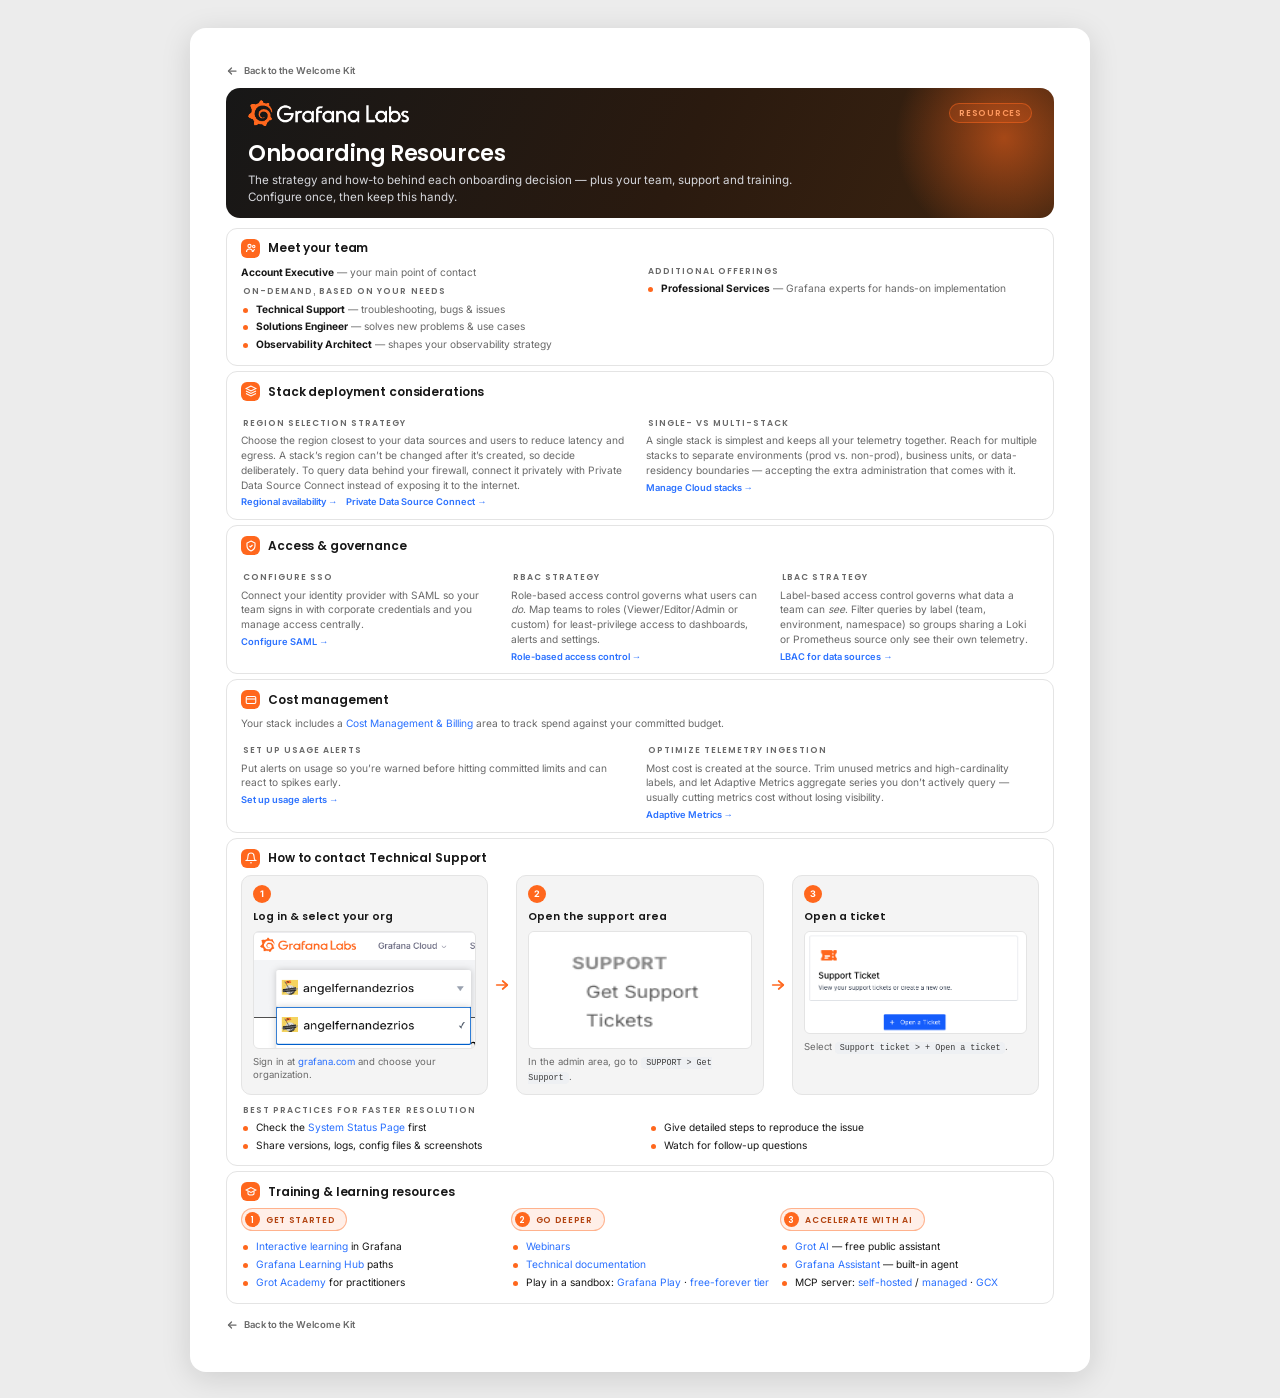
==== resources/index.html @ 3fbeb2c8 "Restructure into decision-led Welcome Kit + how-to Resources" ====
<!DOCTYPE html>
<html lang="en">
<head>
<meta charset="utf-8">
<meta name="viewport" content="width=device-width, initial-scale=1">
<title>Grafana Cloud — Onboarding Resources</title>
<link rel="stylesheet" href="../assets/styles.css">
</head>
<body>

  <a class="backlink" href="../"><svg viewBox="0 0 24 24" fill="none" stroke="currentColor" stroke-width="2.5" stroke-linecap="round" stroke-linejoin="round"><path d="M20 12H5"/><path d="M11 6l-6 6 6 6"/></svg>Back to the Welcome Kit</a>

  <!-- HERO -->
  <div class="hero">
    <div class="hero-top">
      <img class="brand-logo" src="../grafana-labs-logo-white.png" alt="Grafana Labs">
      <span class="brand-tier">Resources</span>
    </div>
    <h1>Onboarding <span>Resources</span></h1>
    <p>The strategy and how-to behind each onboarding decision — plus your team, support and training. Configure once, then keep this handy.</p>
  </div>

  <!-- MEET YOUR TEAM -->
  <div class="card" id="team" style="margin-bottom:5px;">
    <h2><span class="ic"><svg viewBox="0 0 24 24" fill="none" stroke="#fff" stroke-width="2.2"><circle cx="9" cy="8" r="3.2"/><path d="M3 20c0-3.3 2.7-6 6-6s6 2.7 6 6"/><circle cx="17.5" cy="9" r="2.4"/><path d="M16 20c0-2.6 1.4-4.6 4-5"/></svg></span>Meet your team</h2>
    <div class="grid cols-2">
      <div>
        <div class="team-role">
          <span class="r-title">Account Executive</span> <span class="r-desc">— your main point of contact</span>
        </div>
        <div class="section-label" style="margin-top:4px;">On-demand, based on your needs</div>
        <ul>
          <li><strong>Technical Support</strong> <span class="sub">— troubleshooting, bugs &amp; issues</span></li>
          <li><strong>Solutions Engineer</strong> <span class="sub">— solves new problems &amp; use cases</span></li>
          <li><strong>Observability Architect</strong> <span class="sub">— shapes your observability strategy</span></li>
        </ul>
      </div>
      <div>
        <div class="section-label" style="margin-top:0;">Additional offerings</div>
        <ul>
          <li><strong>Professional Services</strong> <span class="sub">— Grafana experts for hands-on implementation</span></li>
        </ul>
      </div>
    </div>
  </div>

  <!-- STACK DEPLOYMENT CONSIDERATIONS -->
  <div class="card" id="stack" style="margin-bottom:5px;">
    <h2><span class="ic"><svg viewBox="0 0 24 24" fill="none" stroke="#fff" stroke-width="2.2"><path d="M12 2L2 7l10 5 10-5-10-5z"/><path d="M2 12l10 5 10-5"/><path d="M2 17l10 5 10-5"/></svg></span>Stack deployment considerations</h2>
    <div class="grid cols-2">
      <div>
        <div class="section-label">Region selection strategy</div>
        <p class="sub" style="margin:0;">Choose the region closest to your data sources and users to reduce latency and egress. A stack’s region can’t be changed after it’s created, so decide deliberately. To query data behind your firewall, connect it privately with Private Data Source Connect instead of exposing it to the internet.</p>
        <a class="learn" href="https://grafana.com/docs/grafana-cloud/security-and-account-management/regional-availability/">Regional availability →</a> &nbsp;
        <a class="learn" href="https://grafana.com/docs/grafana-cloud/connect-externally-hosted/private-data-source-connect/">Private Data Source Connect →</a>
      </div>
      <div>
        <div class="section-label">Single- vs multi-stack</div>
        <p class="sub" style="margin:0;">A single stack is simplest and keeps all your telemetry together. Reach for multiple stacks to separate environments (prod vs. non-prod), business units, or data-residency boundaries — accepting the extra administration that comes with it.</p>
        <a class="learn" href="https://grafana.com/docs/grafana-cloud/security-and-account-management/cloud-stacks/create-update-stacks">Manage Cloud stacks →</a>
      </div>
    </div>
  </div>

  <!-- ACCESS & GOVERNANCE -->
  <div class="card" id="access" style="margin-bottom:5px;">
    <h2><span class="ic"><svg viewBox="0 0 24 24" fill="none" stroke="#fff" stroke-width="2.2"><path d="M12 2l8 4v6c0 5-3.5 8-8 10-4.5-2-8-5-8-10V6z"/><path d="M9 12l2 2 4-4"/></svg></span>Access &amp; governance</h2>
    <div class="grid cols-3">
      <div>
        <div class="section-label">Configure SSO</div>
        <p class="sub" style="margin:0;">Connect your identity provider with SAML so your team signs in with corporate credentials and you manage access centrally.</p>
        <a class="learn" href="https://grafana.com/docs/grafana/latest/setup-grafana/configure-access/configure-authentication/saml/">Configure SAML →</a>
      </div>
      <div>
        <div class="section-label">RBAC strategy</div>
        <p class="sub" style="margin:0;">Role-based access control governs what users can <em>do</em>. Map teams to roles (Viewer/Editor/Admin or custom) for least-privilege access to dashboards, alerts and settings.</p>
        <a class="learn" href="https://grafana.com/docs/grafana/latest/administration/roles-and-permissions/access-control/">Role-based access control →</a>
      </div>
      <div>
        <div class="section-label">LBAC strategy</div>
        <p class="sub" style="margin:0;">Label-based access control governs what data a team can <em>see</em>. Filter queries by label (team, environment, namespace) so groups sharing a Loki or Prometheus source only see their own telemetry.</p>
        <a class="learn" href="https://grafana.com/docs/grafana/latest/administration/data-source-management/teamlbac/">LBAC for data sources →</a>
      </div>
    </div>
  </div>

  <!-- COST MANAGEMENT -->
  <div class="card" id="cost" style="margin-bottom:5px;">
    <h2><span class="ic"><svg viewBox="0 0 24 24" fill="none" stroke="#fff" stroke-width="2.2"><rect x="2.5" y="5" width="19" height="14" rx="2.5"/><path d="M2.5 10h19"/></svg></span>Cost management</h2>
    <p class="sub" style="margin:0 0 4px;">Your stack includes a <a href="https://grafana.com/docs/grafana-cloud/cost-management-and-billing/">Cost Management &amp; Billing</a> area to track spend against your committed budget.</p>
    <div class="grid cols-2">
      <div>
        <div class="section-label">Set up usage alerts</div>
        <p class="sub" style="margin:0;">Put alerts on usage so you’re warned before hitting committed limits and can react to spikes early.</p>
        <a class="learn" href="https://grafana.com/docs/grafana-cloud/cost-management-and-billing/set-up/set-up-usage-alerts/">Set up usage alerts →</a>
      </div>
      <div>
        <div class="section-label">Optimize telemetry ingestion</div>
        <p class="sub" style="margin:0;">Most cost is created at the source. Trim unused metrics and high-cardinality labels, and let Adaptive Metrics aggregate series you don’t actively query — usually cutting metrics cost without losing visibility.</p>
        <a class="learn" href="https://grafana.com/docs/grafana-cloud/cost-management-and-billing/reduce-costs/metrics-costs/control-metrics-usage-via-adaptive-metrics/">Adaptive Metrics →</a>
      </div>
    </div>
  </div>

  <!-- SUPPORT -->
  <div class="card" id="support" style="margin-bottom:5px;">
    <h2><span class="ic"><svg viewBox="0 0 24 24" fill="none" stroke="#fff" stroke-width="2.2"><path d="M18 8A6 6 0 006 8c0 7-3 9-3 9h18s-3-2-3-9"/><path d="M10.5 21a2 2 0 003 0"/></svg></span>How to contact Technical Support</h2>
    <div class="flow">
      <div class="flow-box">
        <div class="flow-num">1</div>
        <div class="flow-title">Log in &amp; select your org</div>
        <img class="step-img" src="../images/support-1.png" alt="Select your organization from the dropdown">
        <div class="flow-desc">Sign in at <a href="https://grafana.com">grafana.com</a> and choose your organization.</div>
      </div>
      <div class="flow-arrow"><svg viewBox="0 0 24 24" fill="none" stroke="currentColor" stroke-width="2.5" stroke-linecap="round" stroke-linejoin="round"><path d="M4 12h15"/><path d="M13 6l7 6-7 6"/></svg></div>
      <div class="flow-box">
        <div class="flow-num">2</div>
        <div class="flow-title">Open the support area</div>
        <img class="step-img" src="../images/support-2.png" alt="Support &gt; Get Support menu">
        <div class="flow-desc">In the admin area, go to <code>SUPPORT &gt; Get Support</code>.</div>
      </div>
      <div class="flow-arrow"><svg viewBox="0 0 24 24" fill="none" stroke="currentColor" stroke-width="2.5" stroke-linecap="round" stroke-linejoin="round"><path d="M4 12h15"/><path d="M13 6l7 6-7 6"/></svg></div>
      <div class="flow-box">
        <div class="flow-num">3</div>
        <div class="flow-title">Open a ticket</div>
        <img class="step-img" src="../images/support-3.png" alt="Open a ticket">
        <div class="flow-desc">Select <code>Support ticket &gt; + Open a ticket</code>.</div>
      </div>
    </div>
    <div class="section-label">Best practices for faster resolution</div>
    <ul class="two-col-list">
      <li>Check the <a href="https://status.grafana.com/">System Status Page</a> first</li>
      <li>Share versions, logs, config files &amp; screenshots</li>
      <li>Give detailed steps to reproduce the issue</li>
      <li>Watch for follow-up questions</li>
    </ul>
  </div>

  <!-- TRAINING -->
  <div class="card" id="training">
    <h2><span class="ic"><svg viewBox="0 0 24 24" fill="none" stroke="#fff" stroke-width="2.2"><path d="M12 3L2 8l10 5 10-5-10-5z"/><path d="M6 10.5V15c0 1.5 3 3 6 3s6-1.5 6-3v-4.5"/></svg></span>Training &amp; learning resources</h2>
    <div class="grid cols-3">
      <div>
        <div class="stage-badge"><span class="stage-num">1</span>Get started</div>
        <ul>
          <li><a href="https://grafana.com/whats-new/2025-11-18-interactive-learning-in-grafana/">Interactive learning</a> in Grafana</li>
          <li><a href="https://grafana.com/docs/learning-hub/">Grafana Learning Hub</a> paths</li>
          <li><a href="https://learn.grafana.com/">Grot Academy</a> for practitioners</li>
        </ul>
      </div>
      <div>
        <div class="stage-badge"><span class="stage-num">2</span>Go deeper</div>
        <ul>
          <li><a href="https://grafana.com/videos">Webinars</a></li>
          <li><a href="https://grafana.com/docs/">Technical documentation</a></li>
          <li>Play in a sandbox: <a href="https://play.grafana.org">Grafana Play</a> · <a href="https://grafana.com/products/cloud/free-tier/">free-forever tier</a></li>
        </ul>
      </div>
      <div>
        <div class="stage-badge"><span class="stage-num">3</span>Accelerate with AI</div>
        <ul>
          <li><a href="https://grafana.com/grot/">Grot AI</a> — free public assistant</li>
          <li><a href="https://grafana.com/docs/grafana-cloud/machine-learning/assistant/">Grafana Assistant</a> — built-in agent</li>
          <li>MCP server: <a href="https://grafana.com/docs/grafana/latest/developer-resources/mcp/">self-hosted</a> / <a href="https://grafana.com/docs/grafana-cloud/machine-learning/assistant/configure/cloud-mcp/">managed</a> · <a href="https://grafana.com/docs/grafana/latest/as-code/observability-as-code/grafana-cli/gcx/">GCX</a></li>
        </ul>
      </div>
    </div>
  </div>

  <div class="pagenav">
    <a class="backlink" href="../"><svg viewBox="0 0 24 24" fill="none" stroke="currentColor" stroke-width="2.5" stroke-linecap="round" stroke-linejoin="round"><path d="M20 12H5"/><path d="M11 6l-6 6 6 6"/></svg>Back to the Welcome Kit</a>
  </div>

</body>
</html>
---- assets/styles.css ----
:root {
  --orange: #FF671D;
  --orange-light: #FF8A4D;
  --ink: #171717;
  --slate: #3A3A3A;
  --muted: #696969;
  --line: #E4E4E4;
  --bg-soft: #F4F4F4;
  --bg-card: #FFFFFF;
  --accent-blue: #2970FF;
  --accent-green: #04BC4C;
}

/* Fonts live at repo-root /fonts; this stylesheet is in /assets, so paths go up one level */
@font-face {
  font-family: 'Inter';
  src: url('../fonts/Inter-Regular.woff2') format('woff2');
  font-weight: 400; font-style: normal; font-display: swap;
}
@font-face {
  font-family: 'Inter';
  src: url('../fonts/Inter-SemiBold.woff2') format('woff2');
  font-weight: 600; font-style: normal; font-display: swap;
}
@font-face {
  font-family: 'Inter';
  src: url('../fonts/Inter-Bold.woff2') format('woff2');
  font-weight: 700; font-style: normal; font-display: swap;
}
@font-face {
  font-family: 'Poppins';
  src: url('../fonts/Poppins-SemiBold.ttf') format('truetype');
  font-weight: 600; font-style: normal; font-display: swap;
}

* { box-sizing: border-box; }

html, body {
  margin: 0;
  padding: 0;
  font-family: "Inter", "Helvetica Neue", Helvetica, Arial, sans-serif;
  color: var(--ink);
  font-size: 10.2px;
  line-height: 1.45;
  font-feature-settings: "cv11", "ss01";
  -webkit-print-color-adjust: exact;
  print-color-adjust: exact;
}

@page {
  size: A4;
  margin: 12mm 11mm;
}

/* ============================================================
   SCREEN (web page): responsive centered "document".
   Print/PDF is unaffected — it uses the @page rules above.
   ============================================================ */
@media screen {
  html { background: #ECECEC; }
  body {
    max-width: 900px;
    margin: 28px auto;
    padding: 36px 36px 30px;
    background: #fff;
    border-radius: 16px;
    box-shadow: 0 6px 30px rgba(0,0,0,0.13);
  }
}
/* NOTE: responsive stacking rules live at the END of this stylesheet,
   so they win over the base .cols-2/.cols-3 rules by source order. */

a { color: var(--accent-blue); text-decoration: none; }
a:hover { text-decoration: underline; }

h1, h2, h3 { margin: 0; font-weight: 700; letter-spacing: -0.01em; }

/* Poppins SemiBold for headings & subheadings */
h1, h2, h3,
.section-label, .kicker, .flow-title, .brand-tier, .step-txt {
  font-family: 'Poppins', 'Helvetica Neue', Arial, sans-serif;
  font-weight: 600;
}
h1 { letter-spacing: -0.02em; }

/* ---------- Header ---------- */
.hero {
  background: linear-gradient(115deg, #171717 0%, #2A1A0F 55%, #3D2410 100%);
  border-radius: 14px;
  padding: 12px 22px;
  color: #fff;
  position: relative;
  overflow: hidden;
  margin-bottom: 10px;
}
.hero::after {
  content: "";
  position: absolute;
  right: -60px; top: -60px;
  width: 220px; height: 220px;
  background: radial-gradient(circle at center, rgba(255,103,29,0.55), rgba(255,103,29,0) 70%);
}
.hero-top { display: flex; align-items: center; gap: 11px; margin-bottom: 16px; }
.brand-logo { height: 26px; width: auto; display: block; }
.brand-tier {
  margin-left: auto;
  font-size: 8.5px;
  text-transform: uppercase;
  letter-spacing: 0.09em;
  background: rgba(255,103,29,0.18);
  border: 1px solid rgba(255,103,29,0.5);
  color: #FFB98A;
  padding: 3px 9px;
  border-radius: 999px;
  font-weight: 600;
}
.hero h1 { font-size: 22px; line-height: 1.1; margin-bottom: 6px; }
.hero h1 span { color: #FFFFFF; }
.hero p { margin: 0; max-width: 570px; color: #D6D7DC; font-size: 11.6px; }

/* ---------- Layout ---------- */
.grid { display: grid; gap: 11px; }
.cols-2 { grid-template-columns: 1fr 1fr; }
.cols-3 { grid-template-columns: 1fr 1fr 1fr; }

.card {
  background: var(--bg-card);
  border: 1px solid var(--line);
  border-radius: 11px;
  padding: 10px 14px;
  break-inside: avoid;
}
.card.soft { background: var(--bg-soft); }

.card h2 {
  font-size: 12px;
  display: flex;
  align-items: center;
  gap: 8px;
  margin-bottom: 7px;
  color: var(--ink);
}
.ic {
  width: 19px; height: 19px; flex: 0 0 19px;
  border-radius: 6px;
  background: var(--orange);
  display: inline-flex; align-items: center; justify-content: center;
  color: #fff;
}
.ic svg { width: 12px; height: 12px; }

ul { margin: 0; padding-left: 0; list-style: none; }
li { position: relative; padding-left: 15px; margin-bottom: 3px; }
li::before {
  content: "";
  position: absolute; left: 2px; top: 6px;
  width: 5px; height: 5px; border-radius: 50%;
  background: var(--orange);
}
li.check { padding-left: 20px; margin-bottom: 9px; line-height: 1.5; }
li.check:last-child { margin-bottom: 0; }
li.check::before {
  content: "";
  left: 0; top: 1px;
  width: 12px; height: 12px; border-radius: 3px;
  background: #fff;
  border: 1.6px solid #AFAFAF;
}
.sub { color: var(--muted); }
strong { color: var(--ink); }

/* step chips */
.steps { display: flex; gap: 9px; }
.step {
  flex: 1;
  background: var(--bg-soft);
  border: 1px solid var(--line);
  border-radius: 10px;
  padding: 8px 12px;
  position: relative;
}
.step-num {
  font-size: 8px; font-weight: 700; color: var(--orange);
  letter-spacing: 0.1em; text-transform: uppercase;
}
.step-txt { font-weight: 600; font-size: 10.4px; margin-top: 2px; }

.team-role { margin-bottom: 6px; }
.team-role .r-title { font-weight: 700; }
.team-role .r-desc { color: var(--muted); }

.kicker {
  font-size: 8px; text-transform: uppercase; letter-spacing: 0.1em;
  color: var(--orange); font-weight: 700; margin-bottom: 3px;
}

.tag {
  display:inline-block; font-size: 8.2px; font-weight: 600;
  background: #EEF1F6; color: var(--accent-blue);
  padding: 1px 7px; border-radius: 999px; margin-right:3px;
}

.callout {
  margin-top: 9px;
  background: linear-gradient(100deg, rgba(255,103,29,0.10), rgba(255,103,29,0.03));
  border: 1px solid rgba(255,103,29,0.35);
  border-radius: 8px;
  padding: 8px 11px;
  font-weight: 600;
  color: #9A3D00;
}

/* arrow-joined flow boxes */
.flow { display: flex; align-items: stretch; margin-top: 4px; }
.flow-box {
  flex: 1;
  background: var(--bg-soft);
  border: 1px solid var(--line);
  border-radius: 10px;
  padding: 9px 11px;
}
.flow-num {
  width: 18px; height: 18px; border-radius: 50%;
  background: var(--orange); color: #fff;
  font-size: 9px; font-weight: 700;
  display: flex; align-items: center; justify-content: center;
  margin-bottom: 6px;
}
.flow-title { font-weight: 700; font-size: 10.6px; margin-bottom: 2px; }
.step-img {
  display: block; width: 100%; height: auto; max-height: 118px;
  margin: 7px 0 6px;
  border: 1px solid var(--line); border-radius: 6px;
  background: #fff;
}
.flow-desc { color: var(--muted); font-size: 9.6px; line-height: 1.4; }
.flow-desc code { font-size: 8.4px; }
.flow-arrow {
  flex: 0 0 28px;
  display: flex; align-items: center; justify-content: center;
  color: var(--orange);
}
.flow-arrow svg { width: 16px; height: 16px; }

code {
  background: #EEF0F3; border-radius: 4px; padding: 1px 5px;
  font-family: "SF Mono", ui-monospace, Menlo, monospace; font-size: 9px;
  color: var(--slate);
}

.section-label {
  font-size: 8.5px; text-transform: uppercase; letter-spacing: 0.12em;
  color: var(--muted); font-weight: 700; margin: 9px 2px 4px;
}

/* Numbered "pathway" pills (Training) — WELCOME KIT badge style */
.stage-badge {
  display: inline-flex; align-items: center; gap: 6px;
  font-family: 'Poppins', 'Helvetica Neue', Arial, sans-serif;
  font-weight: 600; font-size: 8.5px;
  text-transform: uppercase; letter-spacing: 0.08em;
  color: #B24310;
  background: rgba(255,103,29,0.10);
  border: 1px solid rgba(255,103,29,0.45);
  padding: 3px 11px 3px 3px;
  border-radius: 999px;
  margin-bottom: 8px;
}
.stage-num {
  width: 15px; height: 15px; border-radius: 50%;
  background: var(--orange); color: #fff;
  display: inline-flex; align-items: center; justify-content: center;
  font-size: 8.5px; font-weight: 700;
}

/* deep-dive "learn more" links + decision items */
.learn { display: inline-block; font-weight: 600; font-size: 9.3px; margin-top: 3px; }
.card[id] { scroll-margin-top: 18px; }
li.check .d-title { font-weight: 700; }
li.check .learn { margin-top: 0; margin-left: 4px; }

/* ---------- Page-to-page navigation / CTA ---------- */
.pagenav {
  margin-top: 14px;
  display: flex; align-items: center; gap: 12px; flex-wrap: wrap;
  justify-content: space-between;
}
.cta-banner {
  margin-top: 12px;
  background: linear-gradient(100deg, rgba(255,103,29,0.12), rgba(255,103,29,0.03));
  border: 1px solid rgba(255,103,29,0.35);
  border-radius: 11px;
  padding: 12px 15px;
  display: flex; align-items: center; gap: 14px; flex-wrap: wrap;
  justify-content: space-between;
}
.cta-banner .cta-text { font-weight: 600; color: #7A3100; }
.cta-banner .cta-text .cta-sub { display:block; color: var(--muted); font-weight: 400; font-size: 9.4px; margin-top: 1px; }
.cta-btn {
  display: inline-flex; align-items: center; gap: 7px;
  background: var(--orange); color: #fff;
  font-family: 'Poppins', 'Helvetica Neue', Arial, sans-serif;
  font-weight: 600; font-size: 10.5px;
  padding: 9px 16px; border-radius: 999px; text-decoration: none;
  white-space: nowrap;
}
.cta-btn:hover { text-decoration: none; filter: brightness(1.06); }
.cta-btn svg { width: 14px; height: 14px; }
.backlink {
  display: inline-flex; align-items: center; gap: 6px;
  color: var(--muted); font-size: 9.5px; font-weight: 600;
  margin-bottom: 10px;
}
.backlink svg { width: 12px; height: 12px; }

.footer {
  margin-top: 8px;
  border-top: 1px solid var(--line);
  padding-top: 6px;
  display: flex; align-items: center; gap: 10px;
  color: var(--muted); font-size: 8.8px;
}
.footer .dot {
  width: 5px; height: 5px; border-radius: 50%;
  background: var(--orange); display: inline-block;
}
.footer-right { margin-left: auto; }

.two-col-list { columns: 2; column-gap: 18px; }
.two-col-list li { break-inside: avoid; }

/* Numbered list — replaces the orange dot with an orange "1." marker */
ol.num-list { counter-reset: step; list-style: none; margin: 0; padding-left: 0; }
ol.num-list li { padding-left: 18px; }
ol.num-list li::before {
  counter-increment: step;
  content: counter(step) ".";
  left: 0; top: 0;
  width: auto; height: auto;
  background: none; border-radius: 0;
  color: var(--orange); font-weight: 700;
  font-family: 'Poppins', 'Helvetica Neue', Arial, sans-serif;
  font-size: 9.5px;
}

/* ============================================================
   RESPONSIVE OVERRIDES (screen only) — placed last so they win
   over the base .cols-2/.cols-3 rules by source order.
   ============================================================ */
/* Tablet / narrow: drop the training row to 2 columns */
@media screen and (max-width: 760px) {
  .cols-3 { grid-template-columns: 1fr 1fr; }
}

/* Mobile: single column, vertical step flows, full-bleed */
@media screen and (max-width: 620px) {
  body { margin: 0; padding: 22px 16px 28px; border-radius: 0; box-shadow: none; }
  .cols-2, .cols-3 { grid-template-columns: 1fr; }
  .flow { flex-direction: column; align-items: stretch; }
  .flow-arrow { transform: rotate(90deg); flex: 0 0 auto; padding: 5px 0; }
  .two-col-list { columns: 1; }
  .hero h1 { font-size: 20px; }
  .hero p { font-size: 11px; }
}
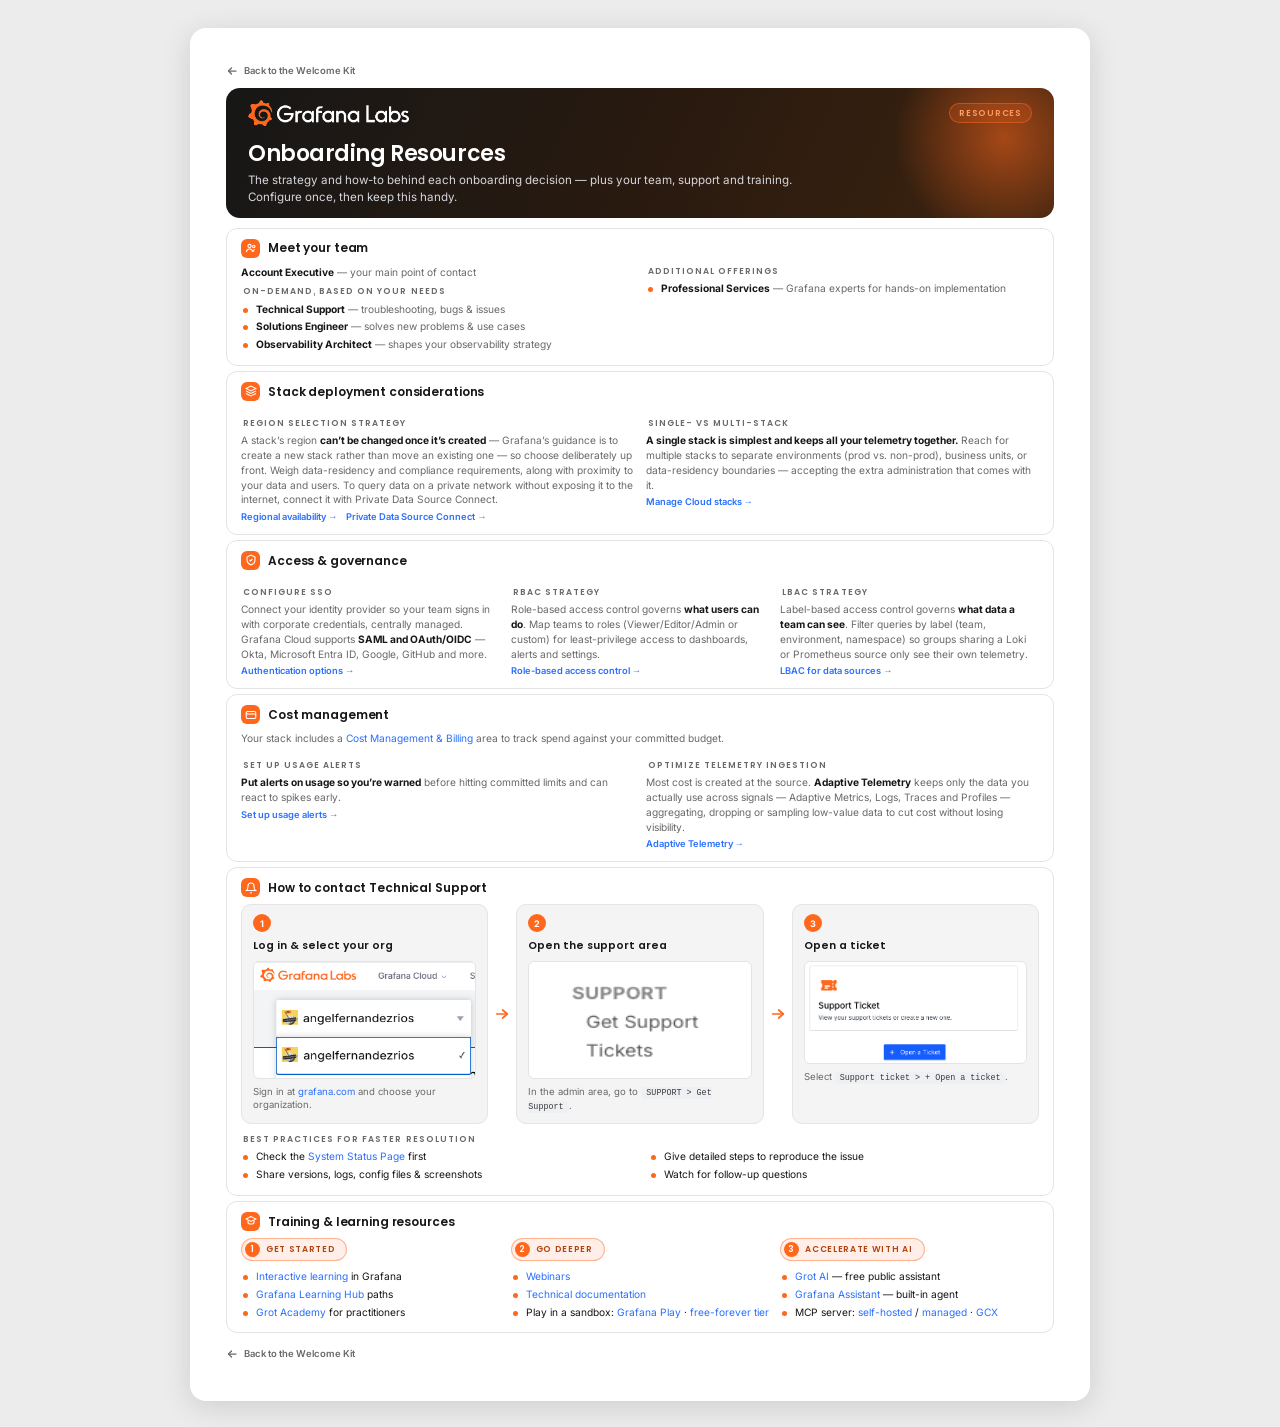
==== commit e23a593d: "Ground Resources copy in official docs: region immutability, SSO beyond SAML, Adaptive Telemetry sui" ====
--- a/resources/index.html
+++ b/resources/index.html
@@ -50,13 +50,13 @@
     <div class="grid cols-2">
       <div>
         <div class="section-label">Region selection strategy</div>
-        <p class="sub" style="margin:0;">Choose the region closest to your data sources and users to reduce latency and egress. A stack’s region can’t be changed after it’s created, so decide deliberately. To query data behind your firewall, connect it privately with Private Data Source Connect instead of exposing it to the internet.</p>
+        <p class="sub" style="margin:0;">A stack’s region <strong>can’t be changed once it’s created</strong> — Grafana’s guidance is to create a new stack rather than move an existing one — so choose deliberately up front. Weigh data-residency and compliance requirements, along with proximity to your data and users. To query data on a private network without exposing it to the internet, connect it with Private Data Source Connect.</p>
         <a class="learn" href="https://grafana.com/docs/grafana-cloud/security-and-account-management/regional-availability/">Regional availability →</a> &nbsp;
         <a class="learn" href="https://grafana.com/docs/grafana-cloud/connect-externally-hosted/private-data-source-connect/">Private Data Source Connect →</a>
       </div>
       <div>
         <div class="section-label">Single- vs multi-stack</div>
-        <p class="sub" style="margin:0;">A single stack is simplest and keeps all your telemetry together. Reach for multiple stacks to separate environments (prod vs. non-prod), business units, or data-residency boundaries — accepting the extra administration that comes with it.</p>
+        <p class="sub" style="margin:0;"><strong>A single stack is simplest and keeps all your telemetry together.</strong> Reach for multiple stacks to separate environments (prod vs. non-prod), business units, or data-residency boundaries — accepting the extra administration that comes with it.</p>
         <a class="learn" href="https://grafana.com/docs/grafana-cloud/security-and-account-management/cloud-stacks/create-update-stacks">Manage Cloud stacks →</a>
       </div>
     </div>
@@ -68,17 +68,17 @@
     <div class="grid cols-3">
       <div>
         <div class="section-label">Configure SSO</div>
-        <p class="sub" style="margin:0;">Connect your identity provider with SAML so your team signs in with corporate credentials and you manage access centrally.</p>
-        <a class="learn" href="https://grafana.com/docs/grafana/latest/setup-grafana/configure-access/configure-authentication/saml/">Configure SAML →</a>
+        <p class="sub" style="margin:0;">Connect your identity provider so your team signs in with corporate credentials, centrally managed. Grafana Cloud supports <strong>SAML and OAuth/OIDC</strong> — Okta, Microsoft Entra ID, Google, GitHub and more.</p>
+        <a class="learn" href="https://grafana.com/docs/grafana/latest/setup-grafana/configure-access/configure-authentication/">Authentication options →</a>
       </div>
       <div>
         <div class="section-label">RBAC strategy</div>
-        <p class="sub" style="margin:0;">Role-based access control governs what users can <em>do</em>. Map teams to roles (Viewer/Editor/Admin or custom) for least-privilege access to dashboards, alerts and settings.</p>
+        <p class="sub" style="margin:0;">Role-based access control governs <strong>what users can do</strong>. Map teams to roles (Viewer/Editor/Admin or custom) for least-privilege access to dashboards, alerts and settings.</p>
         <a class="learn" href="https://grafana.com/docs/grafana/latest/administration/roles-and-permissions/access-control/">Role-based access control →</a>
       </div>
       <div>
         <div class="section-label">LBAC strategy</div>
-        <p class="sub" style="margin:0;">Label-based access control governs what data a team can <em>see</em>. Filter queries by label (team, environment, namespace) so groups sharing a Loki or Prometheus source only see their own telemetry.</p>
+        <p class="sub" style="margin:0;">Label-based access control governs <strong>what data a team can see</strong>. Filter queries by label (team, environment, namespace) so groups sharing a Loki or Prometheus source only see their own telemetry.</p>
         <a class="learn" href="https://grafana.com/docs/grafana/latest/administration/data-source-management/teamlbac/">LBAC for data sources →</a>
       </div>
     </div>
@@ -91,13 +91,13 @@
     <div class="grid cols-2">
       <div>
         <div class="section-label">Set up usage alerts</div>
-        <p class="sub" style="margin:0;">Put alerts on usage so you’re warned before hitting committed limits and can react to spikes early.</p>
+        <p class="sub" style="margin:0;"><strong>Put alerts on usage so you’re warned</strong> before hitting committed limits and can react to spikes early.</p>
         <a class="learn" href="https://grafana.com/docs/grafana-cloud/cost-management-and-billing/set-up/set-up-usage-alerts/">Set up usage alerts →</a>
       </div>
       <div>
         <div class="section-label">Optimize telemetry ingestion</div>
-        <p class="sub" style="margin:0;">Most cost is created at the source. Trim unused metrics and high-cardinality labels, and let Adaptive Metrics aggregate series you don’t actively query — usually cutting metrics cost without losing visibility.</p>
-        <a class="learn" href="https://grafana.com/docs/grafana-cloud/cost-management-and-billing/reduce-costs/metrics-costs/control-metrics-usage-via-adaptive-metrics/">Adaptive Metrics →</a>
+        <p class="sub" style="margin:0;">Most cost is created at the source. <strong>Adaptive Telemetry</strong> keeps only the data you actually use across signals — Adaptive Metrics, Logs, Traces and Profiles — aggregating, dropping or sampling low-value data to cut cost without losing visibility.</p>
+        <a class="learn" href="https://grafana.com/docs/grafana-cloud/adaptive-telemetry/">Adaptive Telemetry →</a>
       </div>
     </div>
   </div>
--- a/assets/styles.css
+++ b/assets/styles.css
@@ -279,6 +279,43 @@
 li.check .d-title { font-weight: 700; }
 li.check .learn { margin-top: 0; margin-left: 4px; }
 
+/* ---------- Visual icon tiles ("Get your organization ready") ---------- */
+.tile {
+  background: rgba(255,103,29,0.06);
+  border: 1px solid rgba(255,103,29,0.40);
+  border-radius: 12px;
+  padding: 15px 12px;
+  text-align: center;
+  display: flex; flex-direction: column; align-items: center; gap: 8px;
+}
+.tile .t-ico { color: var(--orange); display: flex; }
+.tile .t-ico svg { width: 30px; height: 30px; }
+.tile .t-label {
+  font-family: 'Poppins', 'Helvetica Neue', Arial, sans-serif;
+  font-weight: 600; font-size: 10.2px; color: var(--ink); line-height: 1.3;
+}
+
+/* ---------- Decision cards ("Decisions to make up front") ---------- */
+.dcard {
+  background: rgba(255,103,29,0.06);
+  border: 1px solid rgba(255,103,29,0.40);
+  border-radius: 12px;
+  padding: 12px 13px 13px;
+  display: flex; flex-direction: column;
+}
+.dcard-title {
+  text-align: center;
+  font-family: 'Poppins', 'Helvetica Neue', Arial, sans-serif;
+  font-weight: 600; font-size: 10.6px; color: #B24310;
+  margin-bottom: 11px;
+}
+.dcard-title a { color: inherit; }
+.dcard-body { display: flex; flex-direction: column; justify-content: center; gap: 11px; flex: 1; }
+.drow { display: flex; align-items: center; gap: 11px; }
+.drow .d-ico { flex: 0 0 28px; color: var(--orange); display: flex; justify-content: center; }
+.drow .d-ico svg { width: 26px; height: 26px; }
+.drow .d-text { font-size: 9.9px; color: var(--ink); line-height: 1.3; font-weight: 700; }
+
 /* ---------- Page-to-page navigation / CTA ---------- */
 .pagenav {
   margin-top: 14px;
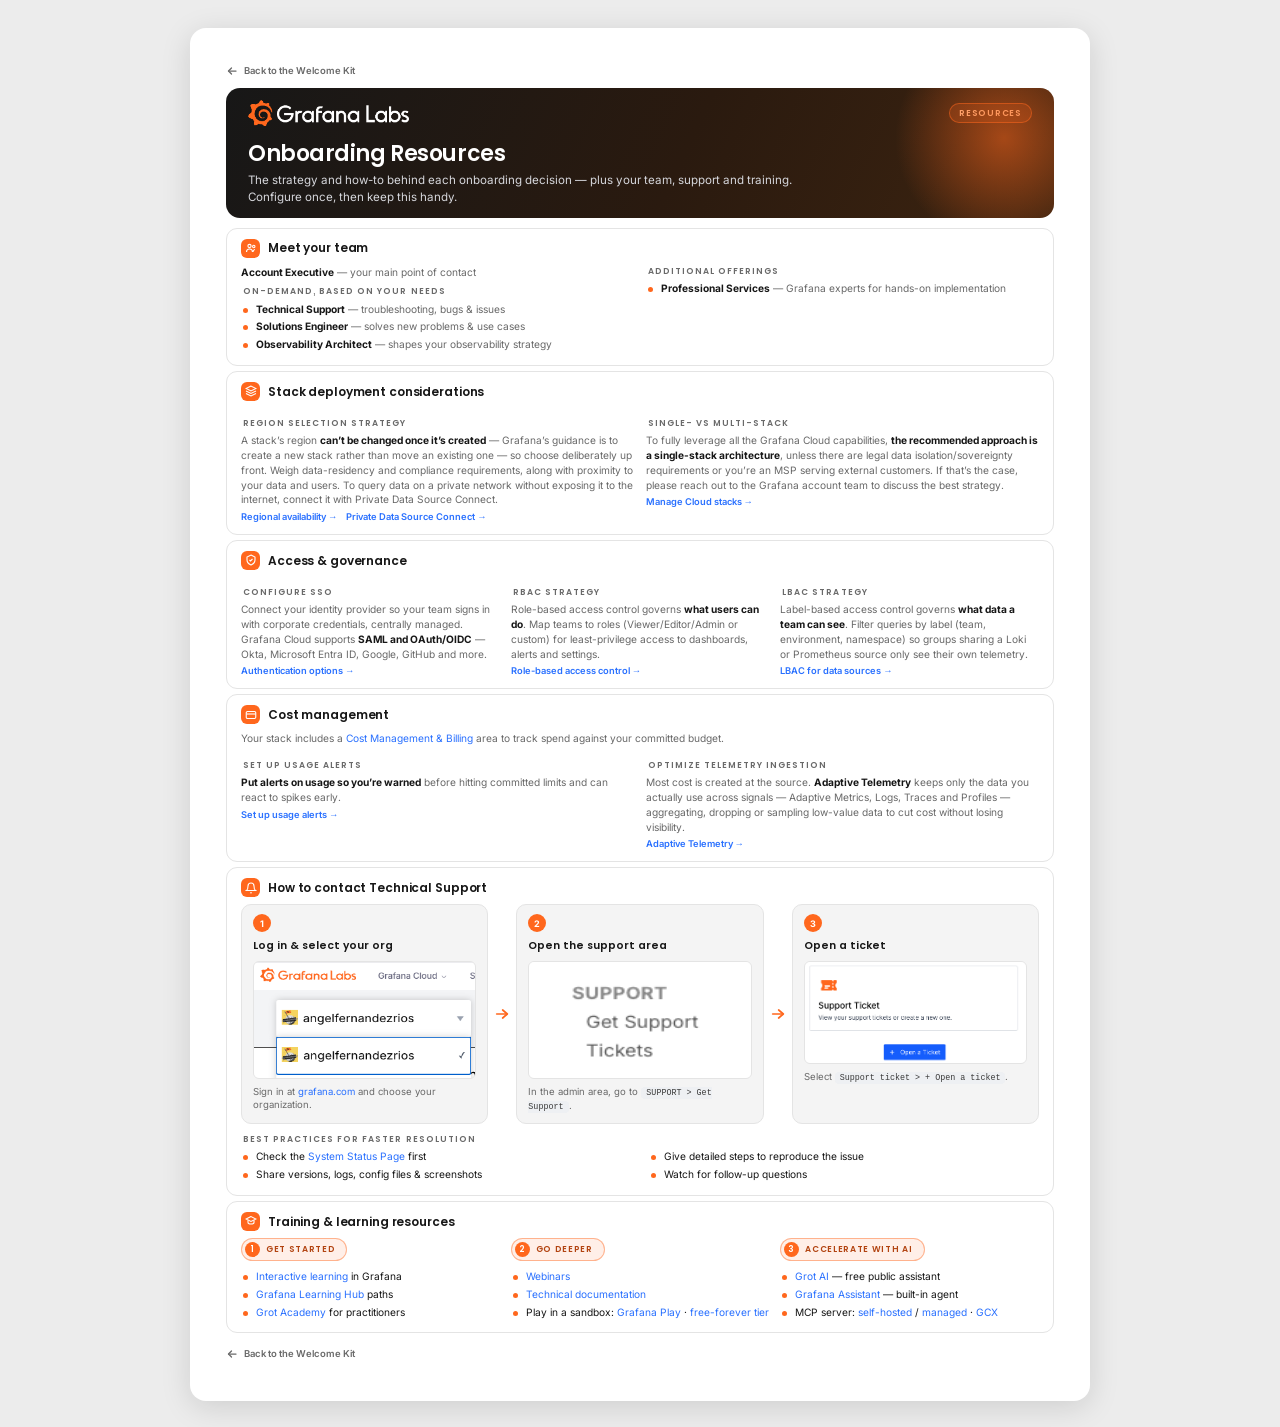
==== commit 8848ccfc: "Update onboarding copy per feedback - Welcome Kit: 'Log in or sign up' now points to the confirmatio" ====
--- a/resources/index.html
+++ b/resources/index.html
@@ -56,7 +56,7 @@
       </div>
       <div>
         <div class="section-label">Single- vs multi-stack</div>
-        <p class="sub" style="margin:0;"><strong>A single stack is simplest and keeps all your telemetry together.</strong> Reach for multiple stacks to separate environments (prod vs. non-prod), business units, or data-residency boundaries — accepting the extra administration that comes with it.</p>
+        <p class="sub" style="margin:0;">To fully leverage all the Grafana Cloud capabilities, <strong>the recommended approach is a single-stack architecture</strong>, unless there are legal data isolation/sovereignty requirements or you’re an MSP serving external customers. If that’s the case, please reach out to the Grafana account team to discuss the best strategy.</p>
         <a class="learn" href="https://grafana.com/docs/grafana-cloud/security-and-account-management/cloud-stacks/create-update-stacks">Manage Cloud stacks →</a>
       </div>
     </div>
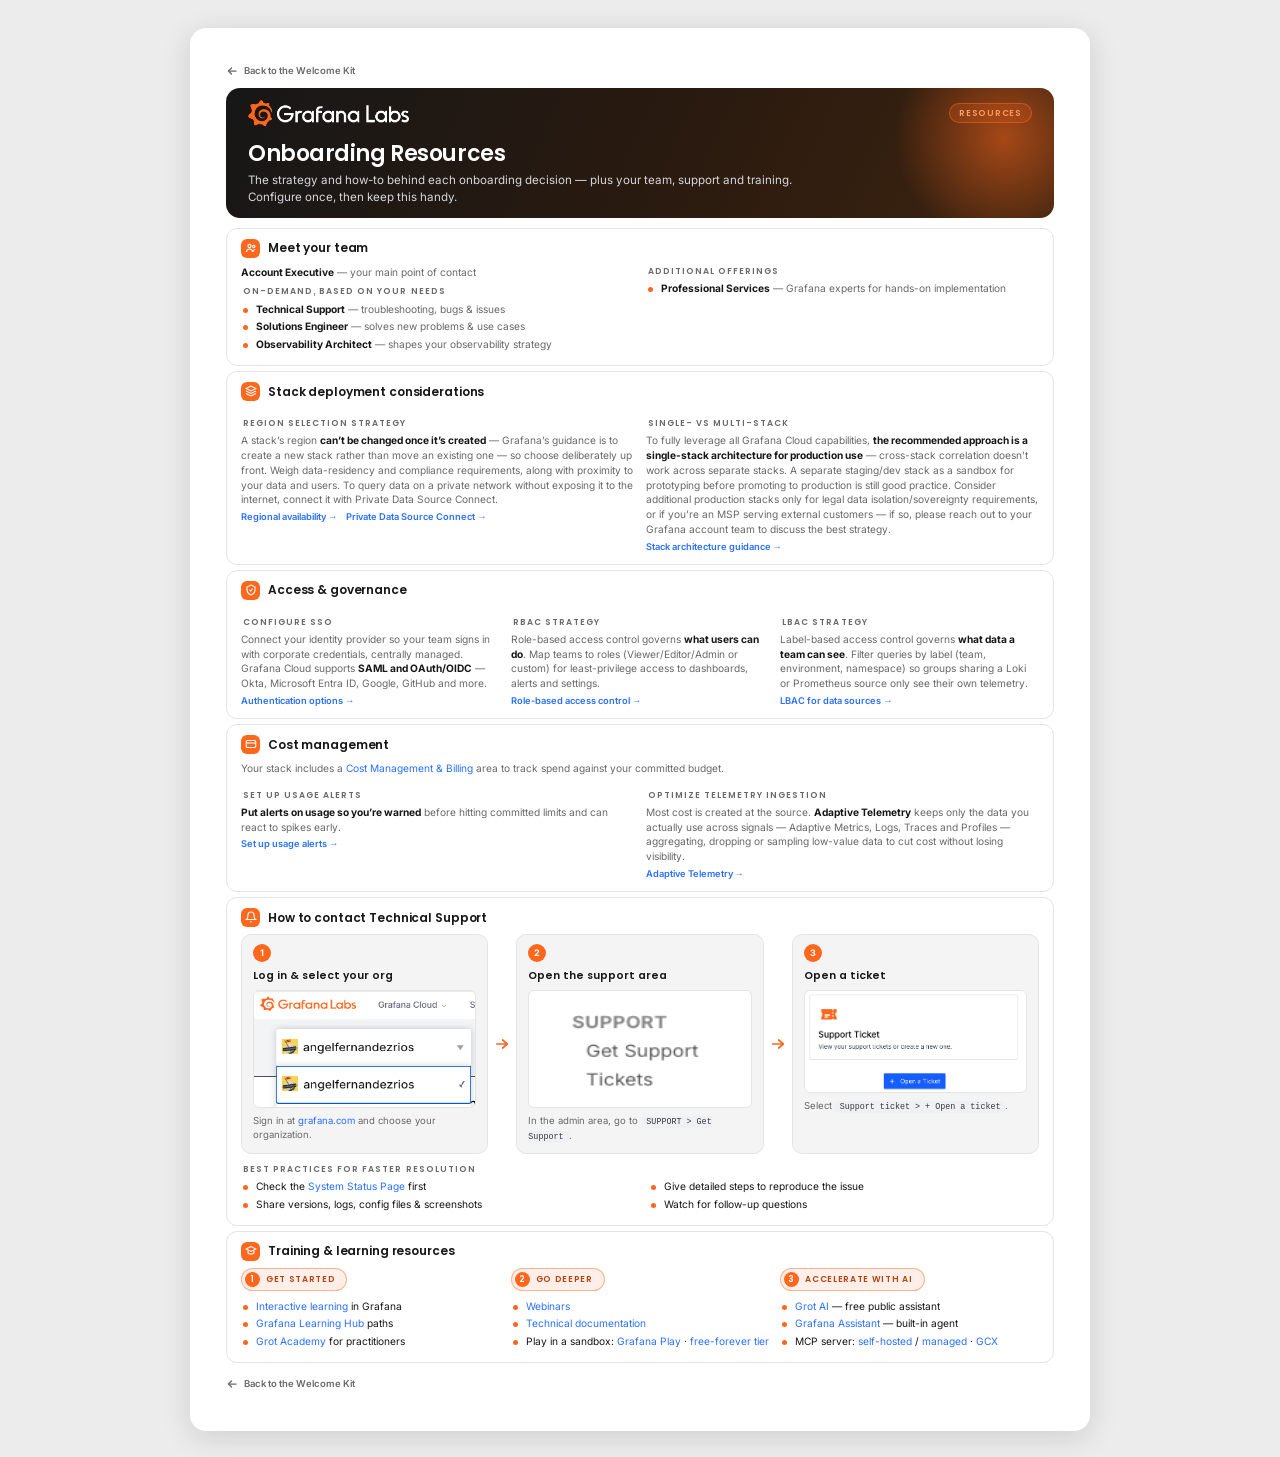
==== commit 735a8f7d: "Refine onboarding copy per feedback - Welcome Kit: log-in step points to confirmation-email activati" ====
--- a/resources/index.html
+++ b/resources/index.html
@@ -56,8 +56,8 @@
       </div>
       <div>
         <div class="section-label">Single- vs multi-stack</div>
-        <p class="sub" style="margin:0;">To fully leverage all the Grafana Cloud capabilities, <strong>the recommended approach is a single-stack architecture</strong>, unless there are legal data isolation/sovereignty requirements or you’re an MSP serving external customers. If that’s the case, please reach out to the Grafana account team to discuss the best strategy.</p>
-        <a class="learn" href="https://grafana.com/docs/grafana-cloud/security-and-account-management/cloud-stacks/create-update-stacks">Manage Cloud stacks →</a>
+        <p class="sub" style="margin:0;">To fully leverage all Grafana Cloud capabilities, <strong>the recommended approach is a single-stack architecture for production use</strong> — cross-stack correlation doesn’t work across separate stacks. A separate staging/dev stack as a sandbox for prototyping before promoting to production is still good practice. Consider additional production stacks only for legal data isolation/sovereignty requirements, or if you’re an MSP serving external customers — if so, please reach out to your Grafana account team to discuss the best strategy.</p>
+        <a class="learn" href="https://grafana.com/docs/grafana-cloud/security-and-account-management/cloud-stacks/stack-architecture-guidance/">Stack architecture guidance →</a>
       </div>
     </div>
   </div>
